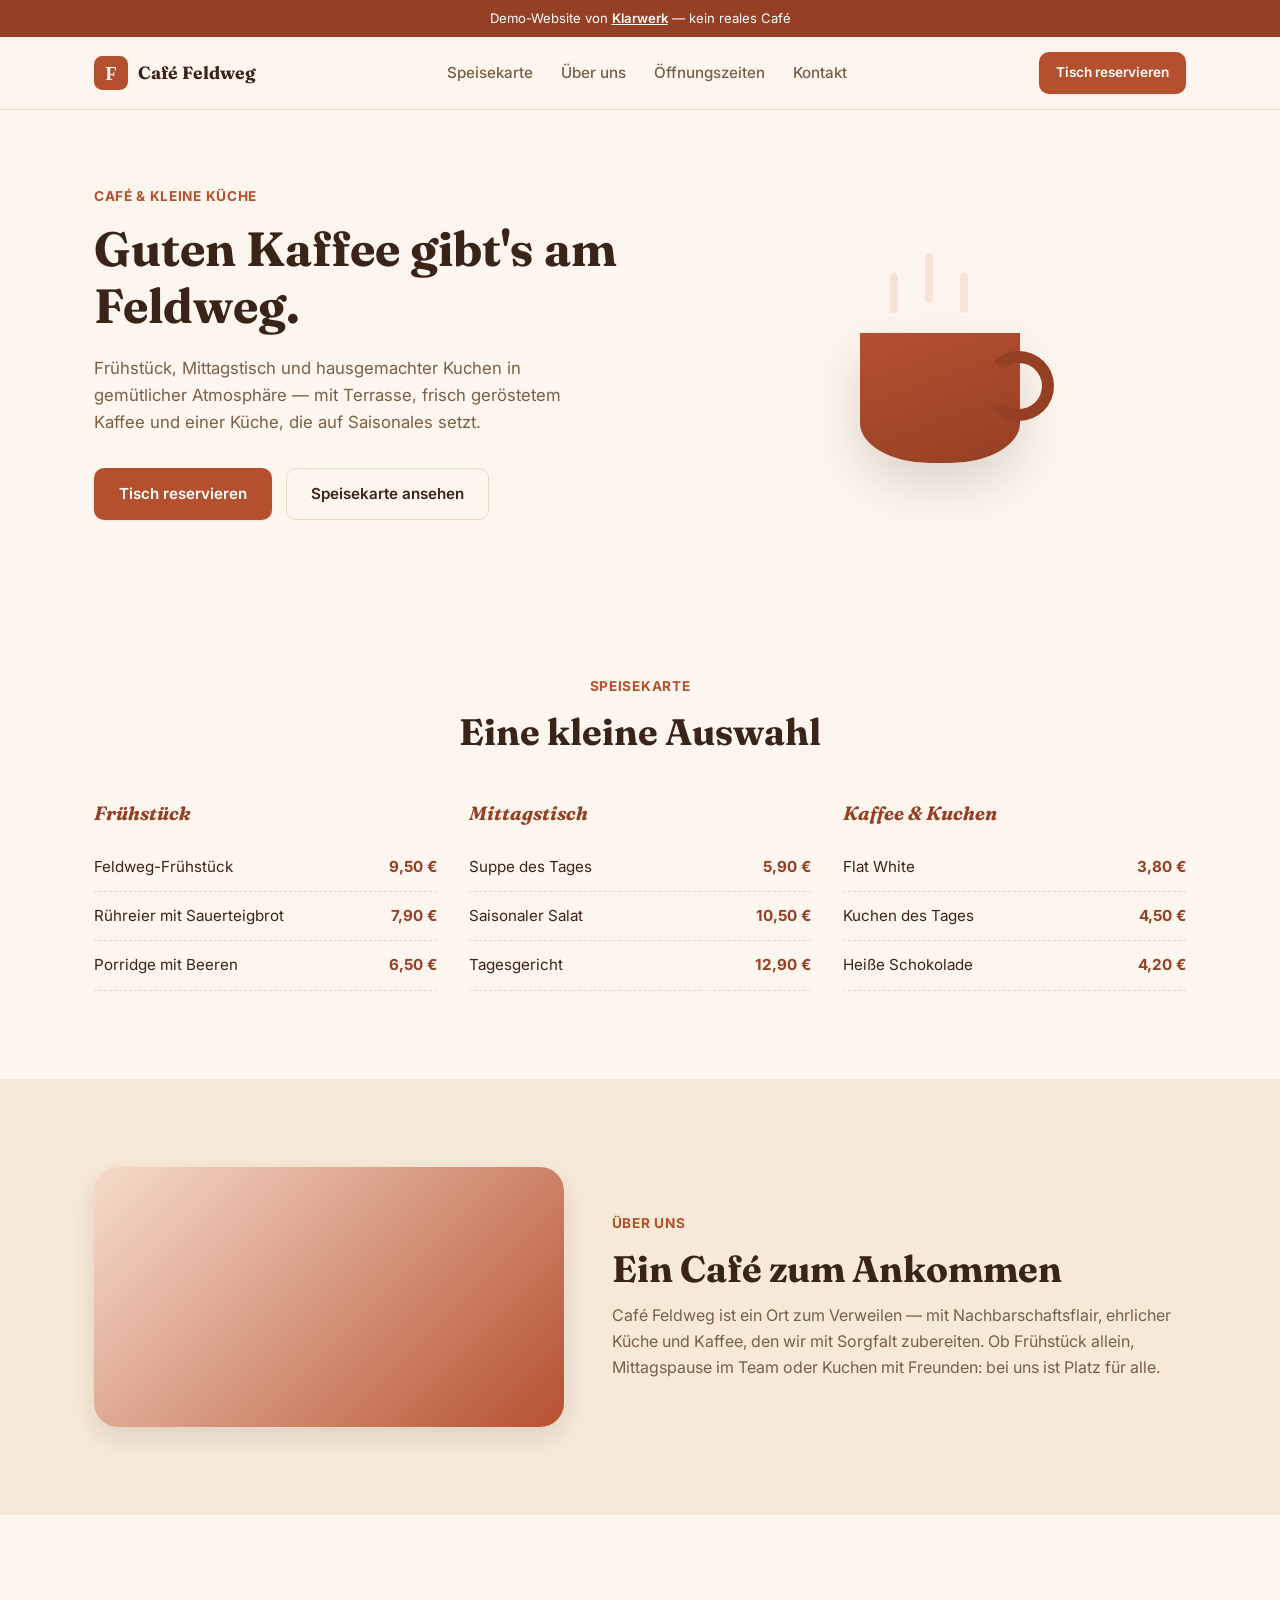
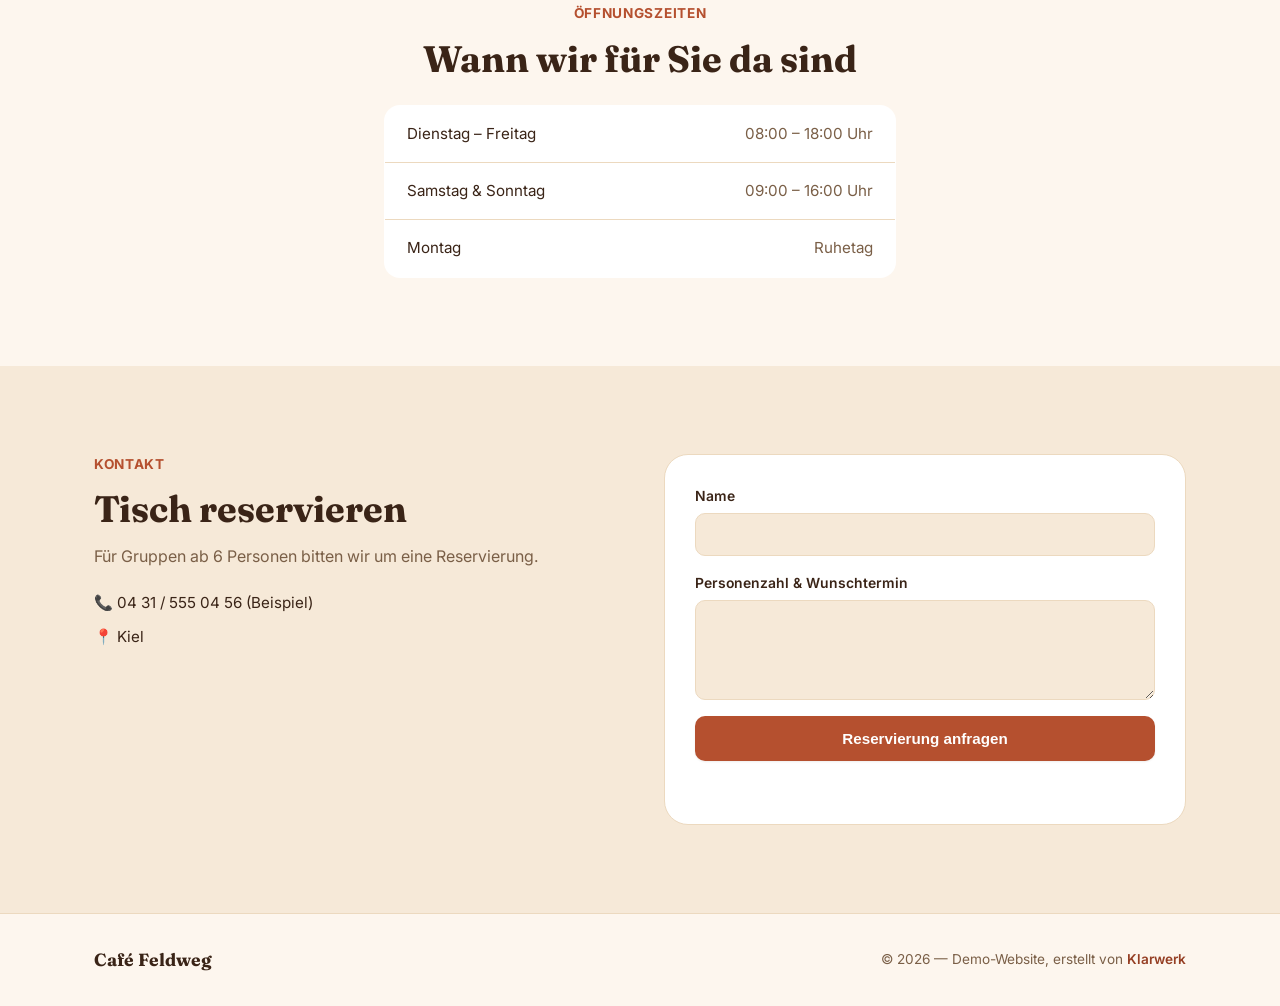
==== demos/cafe/index.html @ 4e807813 "Initial commit: Klarwerk business website + three industry demo sites" ====
<!DOCTYPE html>
<html lang="de">
<head>
<meta charset="UTF-8">
<meta name="viewport" content="width=device-width, initial-scale=1.0">
<title>Café Feldweg — Demo-Website von Klarwerk</title>
<meta name="description" content="Demo-Website für ein Café, erstellt von Klarwerk. Kein reales Café.">
<meta name="robots" content="noindex, nofollow">
<link rel="icon" href="data:image/svg+xml,<svg xmlns=%22http://www.w3.org/2000/svg%22 viewBox=%220 0 100 100%22><rect width=%22100%22 height=%22100%22 rx=%2224%22 fill=%22%23b5502f%22/><text x=%2250%22 y=%2270%22 font-family=%22Georgia, serif%22 font-weight=%22700%22 font-size=%2254%22 fill=%22white%22 text-anchor=%22middle%22>F</text></svg>">
<link rel="preconnect" href="https://fonts.googleapis.com">
<link rel="preconnect" href="https://fonts.gstatic.com" crossorigin>
<link href="https://fonts.googleapis.com/css2?family=Fraunces:ital,wght@0,600;0,700;1,600&family=Inter:wght@400;500;600;700&display=swap" rel="stylesheet">
<link rel="stylesheet" href="style.css">
</head>
<body>

<div class="demo-flag">Demo-Website von <a href="../../index.html">Klarwerk</a> — kein reales Café</div>

<header class="site-header" id="siteHeader">
  <div class="container header-inner">
    <a href="#top" class="logo">
      <svg width="34" height="34" viewBox="0 0 100 100" aria-hidden="true">
        <rect width="100" height="100" rx="24" fill="#b5502f"/>
        <text x="50" y="70" font-family="Georgia, serif" font-weight="700" font-size="54" fill="white" text-anchor="middle">F</text>
      </svg>
      <span>Café Feldweg</span>
    </a>
    <nav class="main-nav" id="mainNav" aria-label="Hauptnavigation">
      <ul>
        <li><a href="#speisekarte">Speisekarte</a></li>
        <li><a href="#ueber-uns">Über uns</a></li>
        <li><a href="#oeffnungszeiten">Öffnungszeiten</a></li>
        <li><a href="#kontakt">Kontakt</a></li>
      </ul>
    </nav>
    <div class="header-actions">
      <a href="#kontakt" class="btn btn-primary btn-sm">Tisch reservieren</a>
      <button class="nav-toggle" id="navToggle" aria-label="Menü öffnen" aria-expanded="false" aria-controls="mainNav">
        <span></span><span></span><span></span>
      </button>
    </div>
  </div>
</header>

<main>

  <section class="hero" id="top">
    <div class="container hero-inner">
      <div class="hero-text reveal">
        <p class="eyebrow">Café &amp; kleine Küche</p>
        <h1>Guten Kaffee gibt's am Feldweg.</h1>
        <p class="hero-lead">
          Frühstück, Mittagstisch und hausgemachter Kuchen in gemütlicher
          Atmosphäre — mit Terrasse, frisch geröstetem Kaffee und einer
          Küche, die auf Saisonales setzt.
        </p>
        <div class="hero-cta">
          <a href="#kontakt" class="btn btn-primary">Tisch reservieren</a>
          <a href="#speisekarte" class="btn btn-ghost">Speisekarte ansehen</a>
        </div>
      </div>
      <div class="hero-visual reveal" aria-hidden="true">
        <div class="cup-mock">
          <div class="cup"></div>
          <div class="steam s1"></div>
          <div class="steam s2"></div>
          <div class="steam s3"></div>
        </div>
      </div>
    </div>
  </section>

  <section class="section" id="speisekarte">
    <div class="container">
      <div class="section-head reveal">
        <p class="eyebrow">Speisekarte</p>
        <h2>Eine kleine Auswahl</h2>
      </div>

      <div class="menu-grid">
        <div class="menu-col reveal">
          <h3>Frühstück</h3>
          <div class="menu-item"><span>Feldweg-Frühstück</span><strong>9,50 €</strong></div>
          <div class="menu-item"><span>Rühreier mit Sauerteigbrot</span><strong>7,90 €</strong></div>
          <div class="menu-item"><span>Porridge mit Beeren</span><strong>6,50 €</strong></div>
        </div>
        <div class="menu-col reveal">
          <h3>Mittagstisch</h3>
          <div class="menu-item"><span>Suppe des Tages</span><strong>5,90 €</strong></div>
          <div class="menu-item"><span>Saisonaler Salat</span><strong>10,50 €</strong></div>
          <div class="menu-item"><span>Tagesgericht</span><strong>12,90 €</strong></div>
        </div>
        <div class="menu-col reveal">
          <h3>Kaffee &amp; Kuchen</h3>
          <div class="menu-item"><span>Flat White</span><strong>3,80 €</strong></div>
          <div class="menu-item"><span>Kuchen des Tages</span><strong>4,50 €</strong></div>
          <div class="menu-item"><span>Heiße Schokolade</span><strong>4,20 €</strong></div>
        </div>
      </div>
    </div>
  </section>

  <section class="section section-alt" id="ueber-uns">
    <div class="container about-split reveal">
      <div class="about-visual" aria-hidden="true"></div>
      <div>
        <p class="eyebrow">Über uns</p>
        <h2>Ein Café zum Ankommen</h2>
        <p class="section-lead">
          Café Feldweg ist ein Ort zum Verweilen — mit Nachbarschaftsflair,
          ehrlicher Küche und Kaffee, den wir mit Sorgfalt zubereiten. Ob
          Frühstück allein, Mittagspause im Team oder Kuchen mit Freunden:
          bei uns ist Platz für alle.
        </p>
      </div>
    </div>
  </section>

  <section class="section" id="oeffnungszeiten">
    <div class="container hours-wrap reveal">
      <p class="eyebrow">Öffnungszeiten</p>
      <h2>Wann wir für Sie da sind</h2>
      <table class="hours-table">
        <tbody>
          <tr><td>Dienstag – Freitag</td><td>08:00 – 18:00 Uhr</td></tr>
          <tr><td>Samstag &amp; Sonntag</td><td>09:00 – 16:00 Uhr</td></tr>
          <tr><td>Montag</td><td>Ruhetag</td></tr>
        </tbody>
      </table>
    </div>
  </section>

  <section class="section section-alt kontakt" id="kontakt">
    <div class="container kontakt-grid">
      <div class="reveal">
        <p class="eyebrow">Kontakt</p>
        <h2>Tisch reservieren</h2>
        <p class="section-lead">Für Gruppen ab 6 Personen bitten wir um eine Reservierung.</p>
        <ul class="kontakt-details">
          <li>📞 04 31 / 555 04 56 (Beispiel)</li>
          <li>📍 Kiel</li>
        </ul>
      </div>
      <form class="kontakt-form reveal" id="demoForm" novalidate>
        <div class="form-row">
          <label for="name">Name</label>
          <input type="text" id="name" required>
        </div>
        <div class="form-row">
          <label for="personen">Personenzahl &amp; Wunschtermin</label>
          <textarea id="personen" rows="4" required></textarea>
        </div>
        <button type="submit" class="btn btn-primary btn-block">Reservierung anfragen</button>
        <p class="form-status" id="formStatus" role="status" aria-live="polite"></p>
      </form>
    </div>
  </section>

</main>

<footer class="site-footer">
  <div class="container footer-inner">
    <span class="logo"><span>Café Feldweg</span></span>
    <p class="footer-copy">&copy; <span id="year"></span> — Demo-Website, erstellt von <a href="../../index.html">Klarwerk</a></p>
  </div>
</footer>

<script src="../demo-common.js"></script>
</body>
</html>
---- demos/cafe/style.css ----
:root {
  --color-bg: #fdf6ee;
  --color-bg-alt: #f6e9d8;
  --color-surface: #ffffff;
  --color-border: #ecd9bf;
  --color-text: #3a2417;
  --color-text-muted: #7a5f47;
  --color-primary: #b5502f;
  --color-primary-dark: #953f24;
  --color-primary-light: #f6dccb;
  --color-green: #4a6b4d;

  --font-heading: "Fraunces", Georgia, serif;
  --font-body: "Inter", system-ui, sans-serif;
  --radius-sm: 10px;
  --radius-md: 16px;
  --radius-lg: 24px;
  --shadow-sm: 0 1px 2px rgba(58, 36, 23, 0.08);
  --shadow-md: 0 10px 26px rgba(58, 36, 23, 0.12);
  --shadow-lg: 0 22px 50px rgba(58, 36, 23, 0.16);
  --container-width: 1140px;
}

* { box-sizing: border-box; margin: 0; padding: 0; }
html { scroll-behavior: smooth; }
body { font-family: var(--font-body); color: var(--color-text); background: var(--color-bg); line-height: 1.6; }
ul { list-style: none; }
a { color: inherit; text-decoration: none; }
h1, h2, h3 { font-family: var(--font-heading); font-weight: 700; line-height: 1.2; }
h2 { font-size: clamp(1.7rem, 3vw, 2.3rem); }
h3 { font-size: 1.2rem; font-style: italic; color: var(--color-primary-dark); }

.container { width: 100%; max-width: var(--container-width); margin: 0 auto; padding: 0 24px; }

.demo-flag { background: var(--color-primary-dark); color: #fff; text-align: center; font-size: 0.82rem; padding: 8px 16px; }
.demo-flag a { text-decoration: underline; font-weight: 600; }

.btn {
  display: inline-flex; align-items: center; justify-content: center;
  padding: 13px 24px; border-radius: var(--radius-sm);
  font-weight: 600; font-size: 0.95rem; border: 1px solid transparent; cursor: pointer;
  transition: transform 0.15s ease, box-shadow 0.15s ease, background 0.15s ease;
}
.btn-primary { background: var(--color-primary); color: #fff; box-shadow: var(--shadow-sm); }
.btn-primary:hover { background: var(--color-primary-dark); transform: translateY(-1px); }
.btn-ghost { background: transparent; border-color: var(--color-border); }
.btn-ghost:hover { border-color: var(--color-primary); color: var(--color-primary-dark); }
.btn-block { width: 100%; }
.btn-sm { padding: 9px 16px; font-size: 0.85rem; }

.site-header { position: sticky; top: 0; z-index: 100; background: rgba(253, 246, 238, 0.9); backdrop-filter: blur(8px); border-bottom: 1px solid var(--color-border); }
.header-inner { display: flex; align-items: center; justify-content: space-between; height: 72px; gap: 24px; }
.logo { display: flex; align-items: center; gap: 10px; font-family: var(--font-heading); font-weight: 700; font-size: 1.1rem; }
.main-nav ul { display: flex; gap: 28px; }
.main-nav a { font-weight: 500; font-size: 0.95rem; color: var(--color-text-muted); }
.main-nav a:hover { color: var(--color-text); }
.header-actions { display: flex; align-items: center; gap: 12px; }
.nav-toggle { display: none; flex-direction: column; justify-content: center; gap: 5px; width: 38px; height: 38px; background: transparent; border: 1px solid var(--color-border); border-radius: var(--radius-sm); cursor: pointer; }
.nav-toggle span { display: block; width: 18px; height: 2px; margin: 0 auto; background: var(--color-text); }

.hero { padding: 76px 0 68px; }
.hero-inner { display: grid; grid-template-columns: 1.05fr 0.95fr; gap: 56px; align-items: center; }
.eyebrow { color: var(--color-primary); font-weight: 700; font-size: 0.85rem; text-transform: uppercase; letter-spacing: 0.05em; margin-bottom: 12px; }
.hero h1 { font-size: clamp(2.1rem, 4vw, 3rem); margin-bottom: 20px; }
.hero-lead { color: var(--color-text-muted); max-width: 46ch; margin-bottom: 32px; font-size: 1.05rem; }
.hero-cta { display: flex; gap: 14px; flex-wrap: wrap; }

.hero-visual { display: flex; align-items: center; justify-content: center; }
.cup-mock { position: relative; width: 220px; height: 220px; }
.cup {
  position: absolute; bottom: 0; left: 30px; width: 160px; height: 130px;
  background: linear-gradient(160deg, var(--color-primary), var(--color-primary-dark));
  border-radius: 0 0 70px 70px / 0 0 40px 40px;
  box-shadow: var(--shadow-lg);
}
.cup::after {
  content: ""; position: absolute; right: -34px; top: 18px; width: 46px; height: 46px;
  border: 12px solid var(--color-primary-dark); border-radius: 50%; border-left-color: transparent;
}
.steam { position: absolute; bottom: 150px; width: 8px; height: 40px; border-radius: 999px; background: var(--color-primary-light); opacity: 0.7; }
.s1 { left: 60px; }
.s2 { left: 95px; bottom: 160px; height: 50px; }
.s3 { left: 130px; }

.section { padding: 88px 0; }
.section-alt { background: var(--color-bg-alt); }
.section-head { max-width: 620px; margin: 0 auto 48px; text-align: center; }
.section-head .eyebrow { justify-content: center; }
.section-lead { color: var(--color-text-muted); margin-top: 12px; }

.menu-grid { display: grid; grid-template-columns: repeat(3, 1fr); gap: 32px; }
.menu-col h3 { margin-bottom: 18px; }
.menu-item {
  display: flex; justify-content: space-between; gap: 12px;
  padding: 12px 0; border-bottom: 1px dashed var(--color-border); font-size: 0.95rem;
}
.menu-item strong { color: var(--color-primary-dark); font-weight: 700; white-space: nowrap; }

.about-split { display: grid; grid-template-columns: 0.9fr 1.1fr; gap: 48px; align-items: center; }
.about-visual {
  height: 260px; border-radius: var(--radius-lg);
  background: linear-gradient(135deg, var(--color-primary-light), var(--color-primary));
  box-shadow: var(--shadow-md);
}

.hours-wrap { max-width: 560px; text-align: center; }
.hours-wrap h2 { margin-bottom: 24px; }
.hours-table { width: 100%; border-collapse: collapse; background: var(--color-surface); border: 1px solid var(--color-border); border-radius: var(--radius-md); overflow: hidden; }
.hours-table td { padding: 16px 22px; border-bottom: 1px solid var(--color-border); font-size: 0.95rem; text-align: left; }
.hours-table tr:last-child td { border-bottom: none; }
.hours-table td:last-child { text-align: right; color: var(--color-text-muted); }

.kontakt-grid { display: grid; grid-template-columns: 1fr 1fr; gap: 48px; align-items: start; }
.kontakt-details { margin-top: 22px; display: flex; flex-direction: column; gap: 10px; font-size: 0.95rem; }
.kontakt-form { background: var(--color-surface); border: 1px solid var(--color-border); border-radius: var(--radius-lg); padding: 30px; display: flex; flex-direction: column; gap: 16px; }
.form-row { display: flex; flex-direction: column; gap: 6px; }
.form-row label { font-size: 0.87rem; font-weight: 600; }
.form-row input, .form-row textarea {
  font-family: inherit; font-size: 0.95rem; padding: 11px 14px;
  border: 1px solid var(--color-border); border-radius: var(--radius-sm); background: var(--color-bg-alt); resize: vertical;
}
.form-row input:focus, .form-row textarea:focus { outline: none; border-color: var(--color-primary); background: #fff; }
.form-status { font-size: 0.87rem; min-height: 1.2em; color: var(--color-primary-dark); font-weight: 600; }

.site-footer { border-top: 1px solid var(--color-border); padding: 32px 0; }
.footer-inner { display: flex; align-items: center; justify-content: space-between; flex-wrap: wrap; gap: 16px; }
.footer-copy { color: var(--color-text-muted); font-size: 0.85rem; }
.footer-copy a { color: var(--color-primary-dark); font-weight: 600; }

.reveal { opacity: 0; transform: translateY(16px); transition: opacity 0.6s ease, transform 0.6s ease; }
.reveal.is-visible { opacity: 1; transform: translateY(0); }

@media (max-width: 860px) {
  .main-nav { display: none; }
  .nav-toggle { display: flex; }
  .header-actions .btn-sm { display: none; }
  .main-nav.open {
    display: block; position: absolute; top: 72px; left: 0; right: 0;
    background: var(--color-bg); border-bottom: 1px solid var(--color-border); box-shadow: var(--shadow-md);
  }
  .main-nav.open ul { flex-direction: column; padding: 16px 24px; }
  .main-nav.open li { border-bottom: 1px solid var(--color-border); }
  .main-nav.open a { display: block; padding: 14px 0; }

  .hero-inner { grid-template-columns: 1fr; }
  .hero-visual { order: -1; }
  .menu-grid { grid-template-columns: 1fr; gap: 36px; }
  .about-split { grid-template-columns: 1fr; }
  .kontakt-grid { grid-template-columns: 1fr; }
}
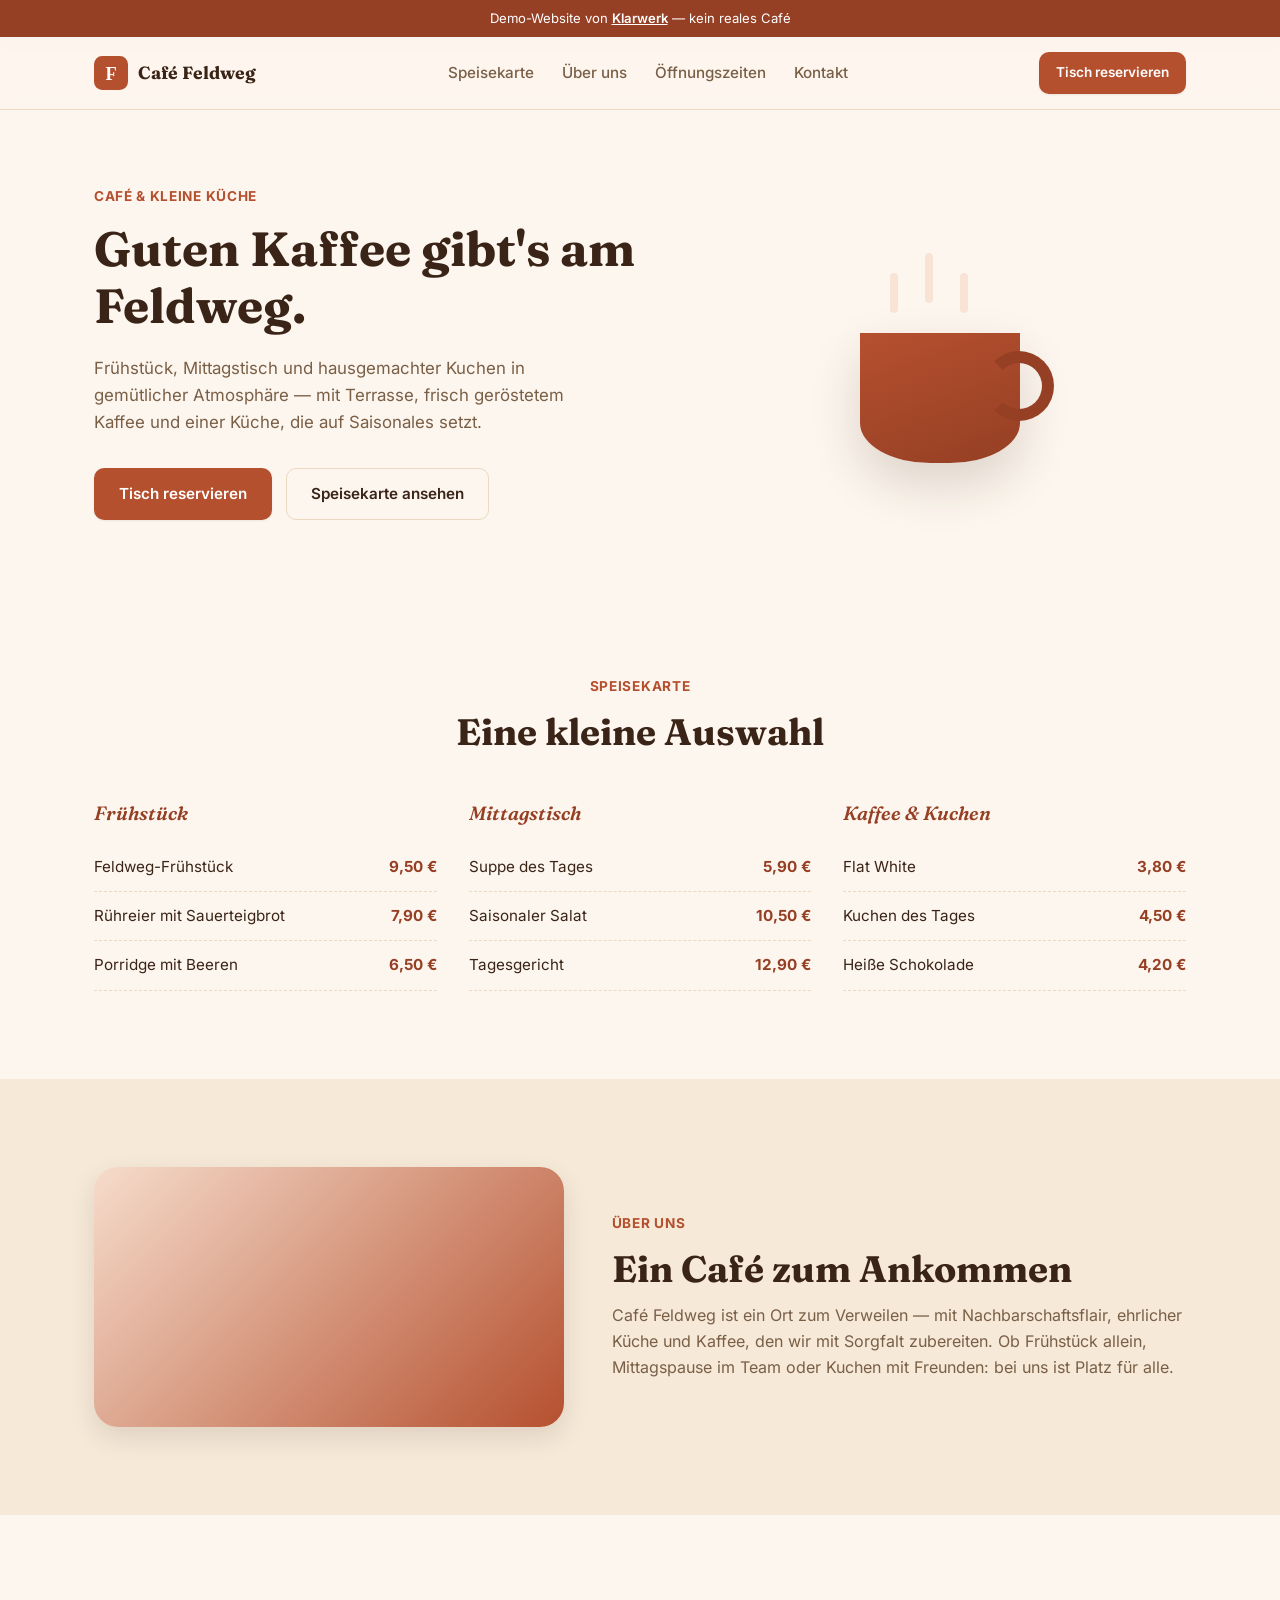
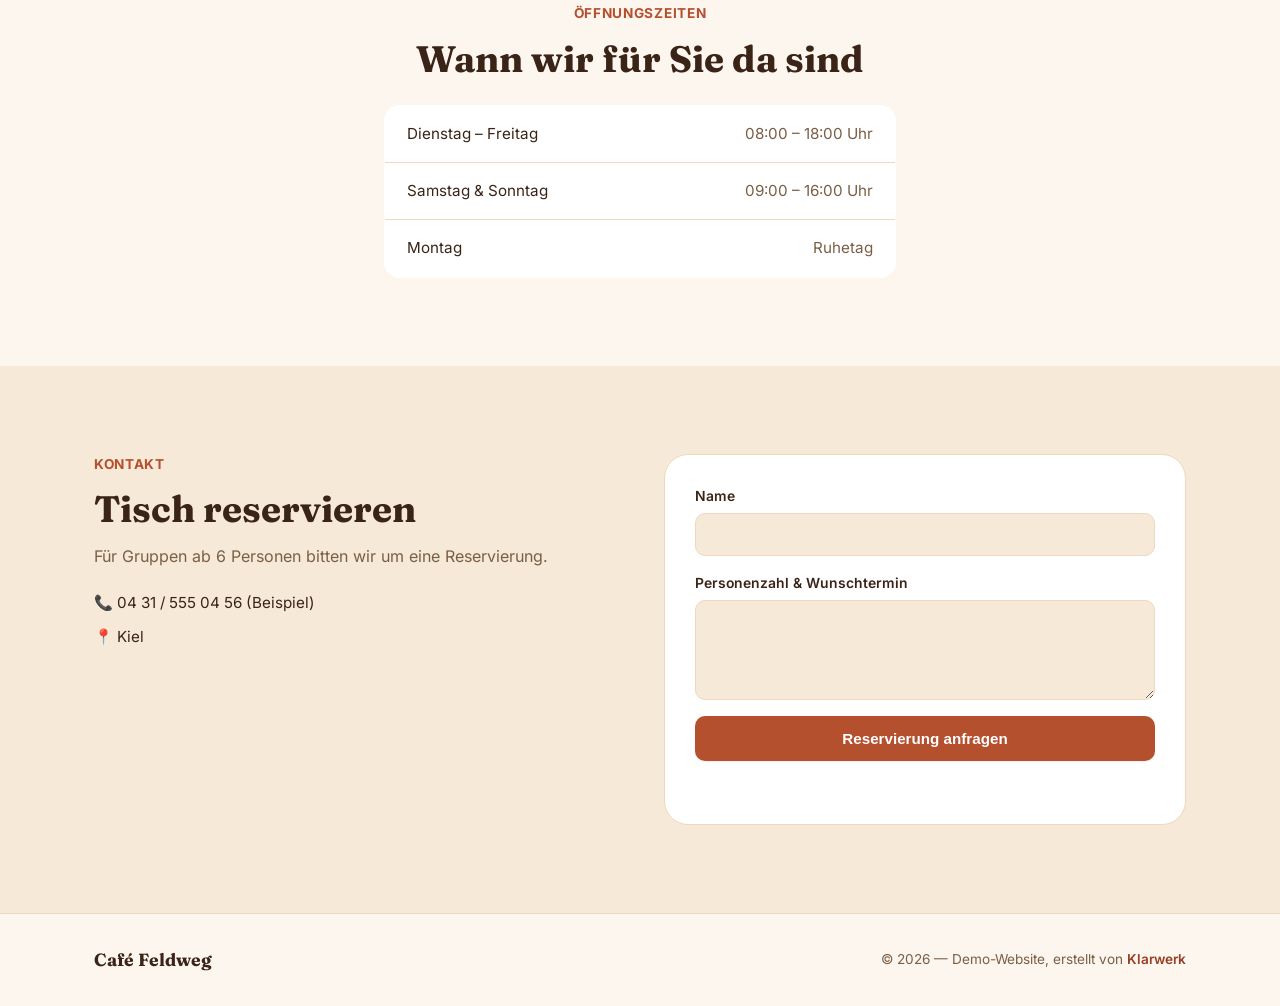
==== commit 8ac35d36: "Resolve autonomous cleanup items: legal research, spam guard, fonts, OG PNG - Impressum: replace ope" ====
--- a/demos/cafe/index.html
+++ b/demos/cafe/index.html
@@ -7,9 +7,6 @@
 <meta name="description" content="Demo-Website für ein Café, erstellt von Klarwerk. Kein reales Café.">
 <meta name="robots" content="noindex, nofollow">
 <link rel="icon" href="data:image/svg+xml,<svg xmlns=%22http://www.w3.org/2000/svg%22 viewBox=%220 0 100 100%22><rect width=%22100%22 height=%22100%22 rx=%2224%22 fill=%22%23b5502f%22/><text x=%2250%22 y=%2270%22 font-family=%22Georgia, serif%22 font-weight=%22700%22 font-size=%2254%22 fill=%22white%22 text-anchor=%22middle%22>F</text></svg>">
-<link rel="preconnect" href="https://fonts.googleapis.com">
-<link rel="preconnect" href="https://fonts.gstatic.com" crossorigin>
-<link href="https://fonts.googleapis.com/css2?family=Fraunces:ital,wght@0,600;0,700;1,600&family=Inter:wght@400;500;600;700&display=swap" rel="stylesheet">
 <link rel="stylesheet" href="style.css">
 </head>
 <body>
--- a/demos/cafe/style.css
+++ b/demos/cafe/style.css
@@ -1,3 +1,25 @@
+@font-face {
+  font-family: "Fraunces";
+  font-style: normal;
+  font-weight: 600 700;
+  font-display: swap;
+  src: url("../fonts/fraunces-600-normal.woff2") format("woff2");
+}
+@font-face {
+  font-family: "Fraunces";
+  font-style: italic;
+  font-weight: 600;
+  font-display: swap;
+  src: url("../fonts/fraunces-600-italic.woff2") format("woff2");
+}
+@font-face {
+  font-family: "Inter";
+  font-style: normal;
+  font-weight: 400 700;
+  font-display: swap;
+  src: url("../fonts/inter-400-normal.woff2") format("woff2");
+}
+
 :root {
   --color-bg: #fdf6ee;
   --color-bg-alt: #f6e9d8;
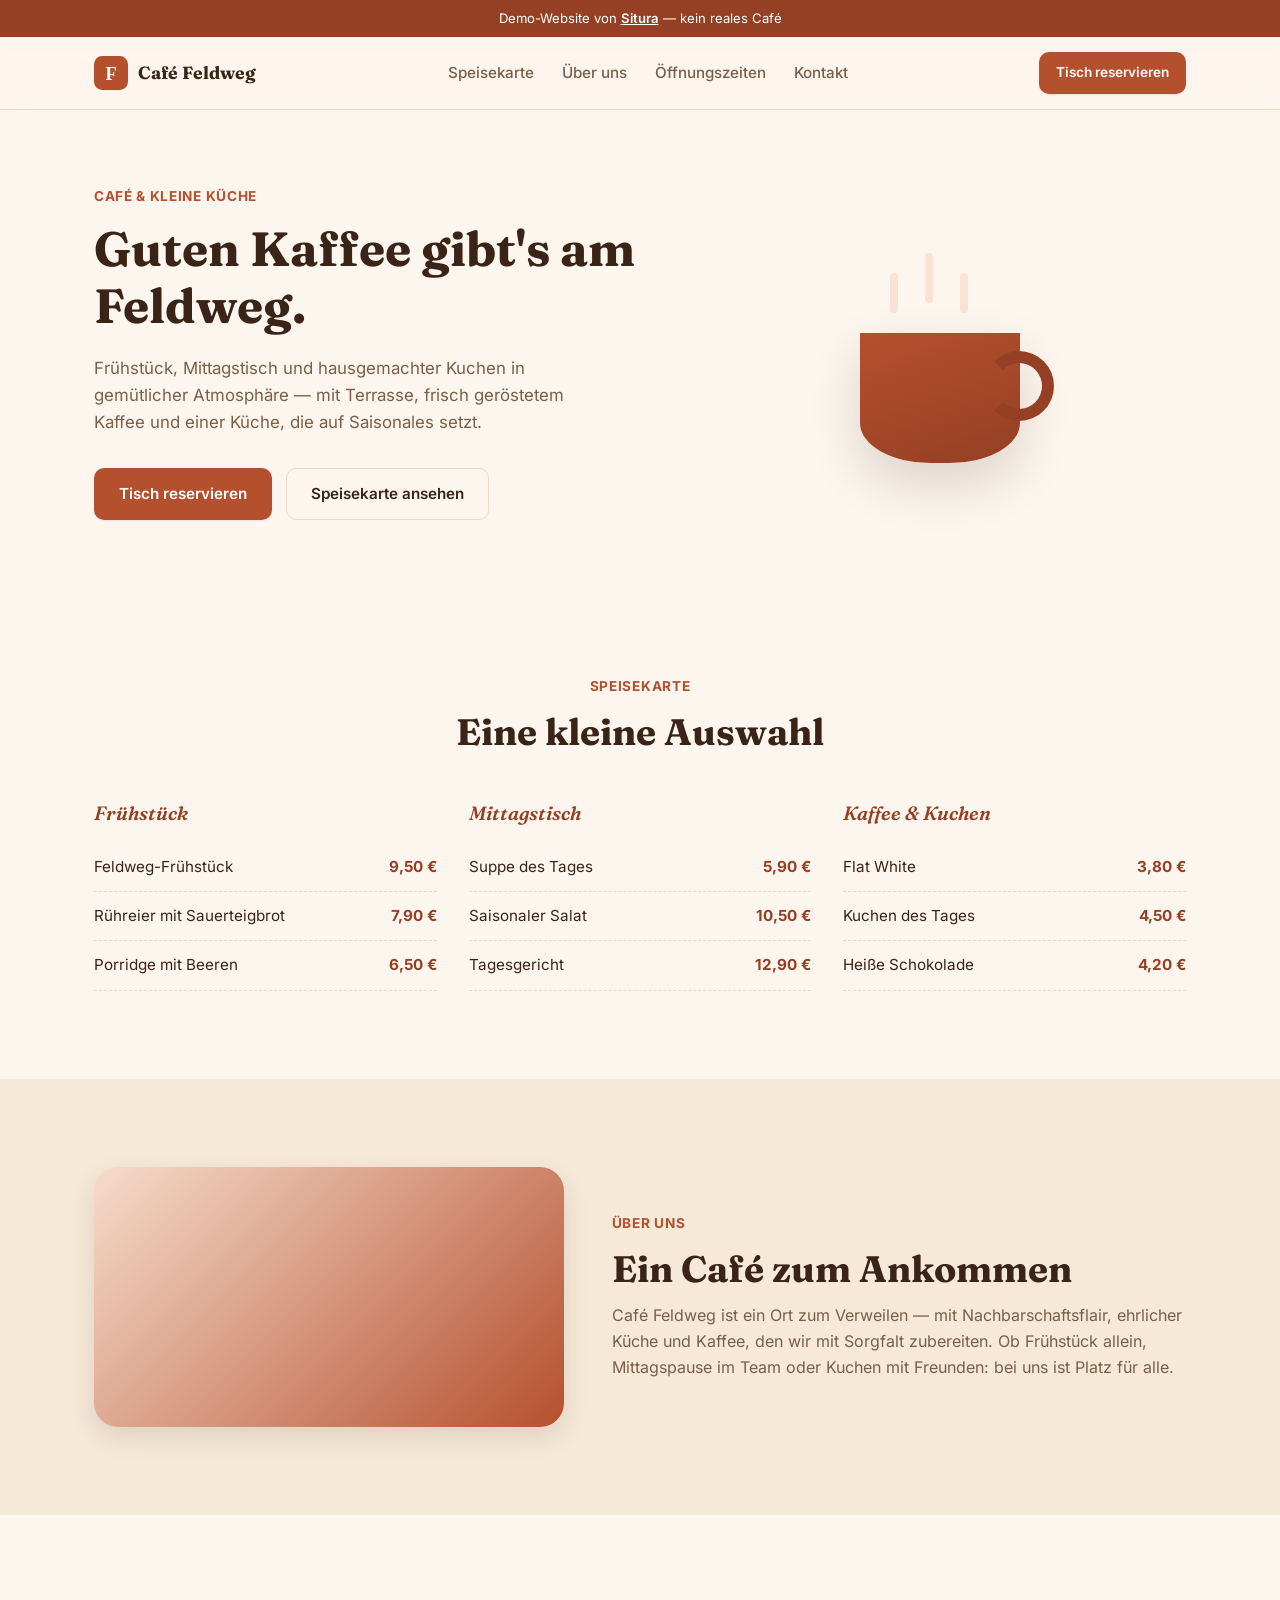
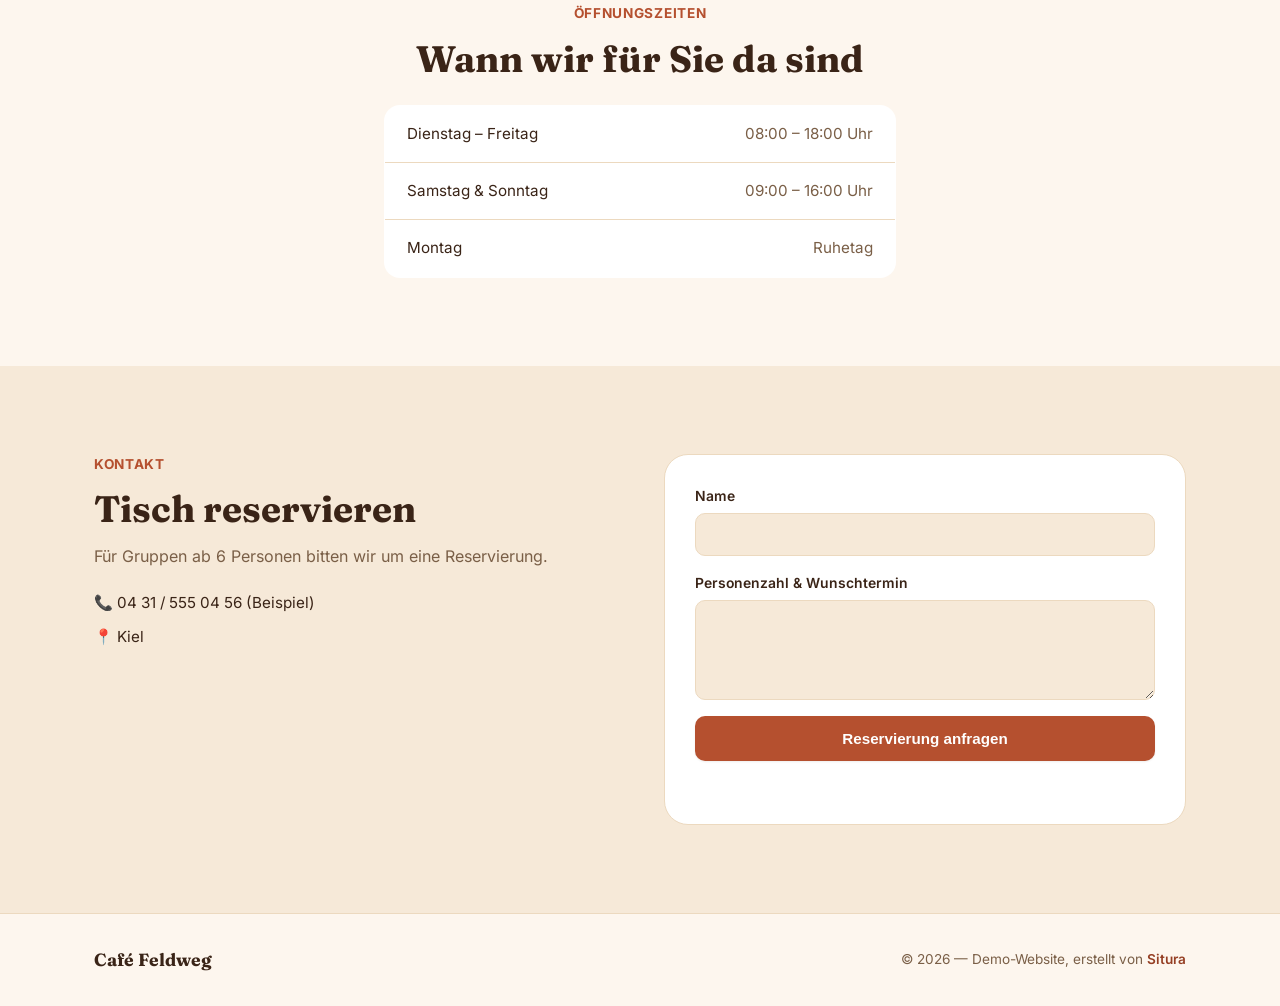
==== commit d1d0e9a0: "Rebrand Klarwerk to Situra across the whole site Domain klarwerk.de turned out to be taken; register" ====
--- a/demos/cafe/index.html
+++ b/demos/cafe/index.html
@@ -3,15 +3,15 @@
 <head>
 <meta charset="UTF-8">
 <meta name="viewport" content="width=device-width, initial-scale=1.0">
-<title>Café Feldweg — Demo-Website von Klarwerk</title>
-<meta name="description" content="Demo-Website für ein Café, erstellt von Klarwerk. Kein reales Café.">
+<title>Café Feldweg — Demo-Website von Situra</title>
+<meta name="description" content="Demo-Website für ein Café, erstellt von Situra. Kein reales Café.">
 <meta name="robots" content="noindex, nofollow">
 <link rel="icon" href="data:image/svg+xml,<svg xmlns=%22http://www.w3.org/2000/svg%22 viewBox=%220 0 100 100%22><rect width=%22100%22 height=%22100%22 rx=%2224%22 fill=%22%23b5502f%22/><text x=%2250%22 y=%2270%22 font-family=%22Georgia, serif%22 font-weight=%22700%22 font-size=%2254%22 fill=%22white%22 text-anchor=%22middle%22>F</text></svg>">
 <link rel="stylesheet" href="style.css">
 </head>
 <body>
 
-<div class="demo-flag">Demo-Website von <a href="../../index.html">Klarwerk</a> — kein reales Café</div>
+<div class="demo-flag">Demo-Website von <a href="../../index.html">Situra</a> — kein reales Café</div>
 
 <header class="site-header" id="siteHeader">
   <div class="container header-inner">
@@ -158,7 +158,7 @@
 <footer class="site-footer">
   <div class="container footer-inner">
     <span class="logo"><span>Café Feldweg</span></span>
-    <p class="footer-copy">&copy; <span id="year"></span> — Demo-Website, erstellt von <a href="../../index.html">Klarwerk</a></p>
+    <p class="footer-copy">&copy; <span id="year"></span> — Demo-Website, erstellt von <a href="../../index.html">Situra</a></p>
   </div>
 </footer>
 
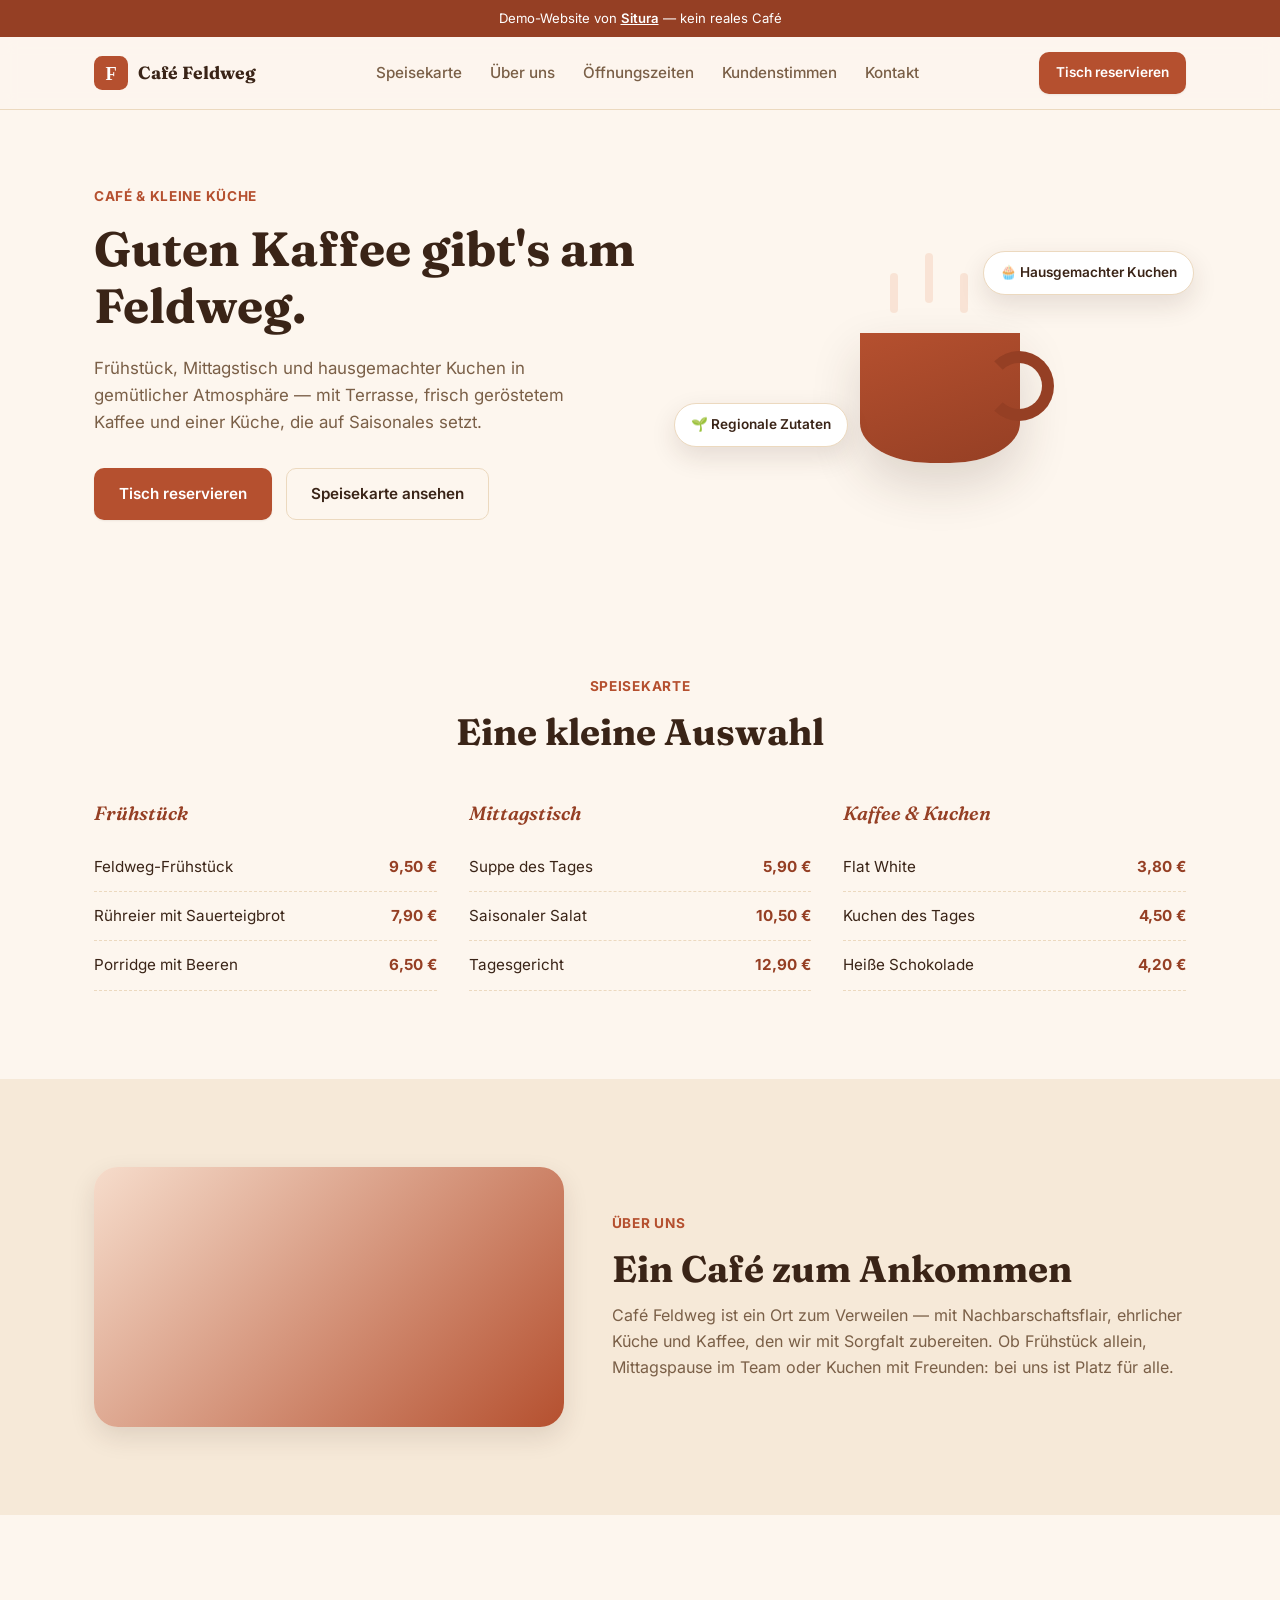
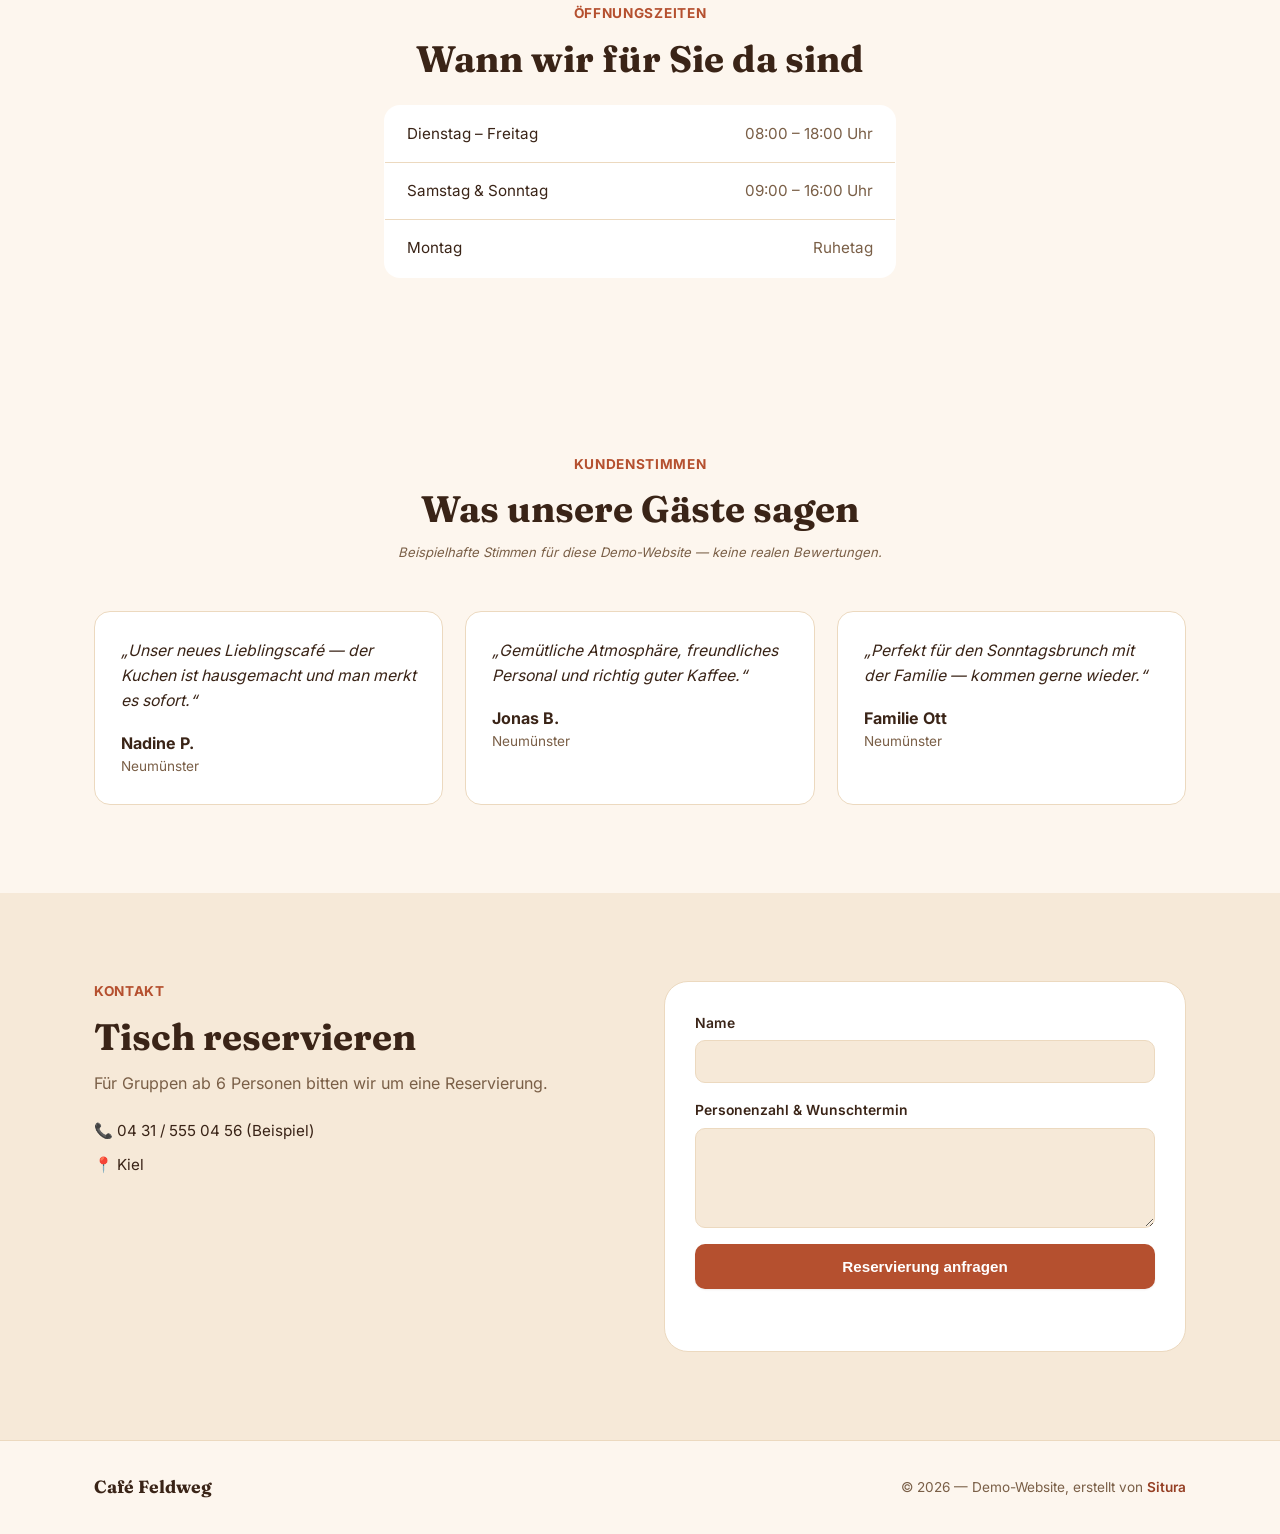
==== commit 024e9c93: "Polish all three demo sites for a more professional impression Adds a testimonials section (clearly " ====
--- a/demos/cafe/index.html
+++ b/demos/cafe/index.html
@@ -27,6 +27,7 @@
         <li><a href="#speisekarte">Speisekarte</a></li>
         <li><a href="#ueber-uns">Über uns</a></li>
         <li><a href="#oeffnungszeiten">Öffnungszeiten</a></li>
+        <li><a href="#kundenstimmen">Kundenstimmen</a></li>
         <li><a href="#kontakt">Kontakt</a></li>
       </ul>
     </nav>
@@ -63,6 +64,8 @@
           <div class="steam s2"></div>
           <div class="steam s3"></div>
         </div>
+        <div class="floaty floaty-1">🧁 Hausgemachter Kuchen</div>
+        <div class="floaty floaty-2">🌱 Regionale Zutaten</div>
       </div>
     </div>
   </section>
@@ -127,6 +130,30 @@
     </div>
   </section>
 
+  <section class="section" id="kundenstimmen">
+    <div class="container">
+      <div class="section-head reveal">
+        <p class="eyebrow">Kundenstimmen</p>
+        <h2>Was unsere Gäste sagen</h2>
+        <p class="section-note">Beispielhafte Stimmen für diese Demo-Website — keine realen Bewertungen.</p>
+      </div>
+      <div class="grid grid-3">
+        <blockquote class="testimonial reveal">
+          <p>„Unser neues Lieblingscafé — der Kuchen ist hausgemacht und man merkt es sofort.“</p>
+          <footer><strong>Nadine P.</strong><span>Neumünster</span></footer>
+        </blockquote>
+        <blockquote class="testimonial reveal">
+          <p>„Gemütliche Atmosphäre, freundliches Personal und richtig guter Kaffee.“</p>
+          <footer><strong>Jonas B.</strong><span>Neumünster</span></footer>
+        </blockquote>
+        <blockquote class="testimonial reveal">
+          <p>„Perfekt für den Sonntagsbrunch mit der Familie — kommen gerne wieder.“</p>
+          <footer><strong>Familie Ott</strong><span>Neumünster</span></footer>
+        </blockquote>
+      </div>
+    </div>
+  </section>
+
   <section class="section section-alt kontakt" id="kontakt">
     <div class="container kontakt-grid">
       <div class="reveal">
--- a/demos/cafe/style.css
+++ b/demos/cafe/style.css
@@ -87,8 +87,23 @@
 .hero-lead { color: var(--color-text-muted); max-width: 46ch; margin-bottom: 32px; font-size: 1.05rem; }
 .hero-cta { display: flex; gap: 14px; flex-wrap: wrap; }
 
-.hero-visual { display: flex; align-items: center; justify-content: center; }
+.hero-visual { position: relative; display: flex; align-items: center; justify-content: center; }
 .cup-mock { position: relative; width: 220px; height: 220px; }
+
+.floaty {
+  position: absolute;
+  background: #fff;
+  border: 1px solid var(--color-border);
+  box-shadow: var(--shadow-md);
+  padding: 10px 16px;
+  border-radius: 999px;
+  font-size: 0.85rem;
+  font-weight: 600;
+  white-space: nowrap;
+}
+.floaty-1 { top: 8px; right: -8px; }
+.floaty-2 { bottom: 16px; left: -20px; }
+@media (max-width: 480px) { .floaty { display: none; } }
 .cup {
   position: absolute; bottom: 0; left: 30px; width: 160px; height: 130px;
   background: linear-gradient(160deg, var(--color-primary), var(--color-primary-dark));
@@ -109,6 +124,25 @@
 .section-head { max-width: 620px; margin: 0 auto 48px; text-align: center; }
 .section-head .eyebrow { justify-content: center; }
 .section-lead { color: var(--color-text-muted); margin-top: 12px; }
+.section-note { color: var(--color-text-muted); font-size: 0.82rem; font-style: italic; margin-top: 10px; }
+
+.grid { display: grid; gap: 22px; }
+.grid-3 { grid-template-columns: repeat(3, 1fr); }
+
+.testimonial {
+  background: var(--color-surface);
+  border: 1px solid var(--color-border);
+  border-radius: var(--radius-md);
+  padding: 26px;
+  display: flex;
+  flex-direction: column;
+  gap: 18px;
+  transition: transform 0.2s ease, box-shadow 0.2s ease;
+}
+.testimonial:hover { transform: translateY(-3px); box-shadow: var(--shadow-md); }
+.testimonial p { font-size: 0.98rem; font-style: italic; }
+.testimonial footer { display: flex; flex-direction: column; }
+.testimonial footer span { color: var(--color-text-muted); font-size: 0.85rem; }
 
 .menu-grid { display: grid; grid-template-columns: repeat(3, 1fr); gap: 32px; }
 .menu-col h3 { margin-bottom: 18px; }
@@ -169,4 +203,5 @@
   .menu-grid { grid-template-columns: 1fr; gap: 36px; }
   .about-split { grid-template-columns: 1fr; }
   .kontakt-grid { grid-template-columns: 1fr; }
-}
+  .grid-3 { grid-template-columns: 1fr; }
+}
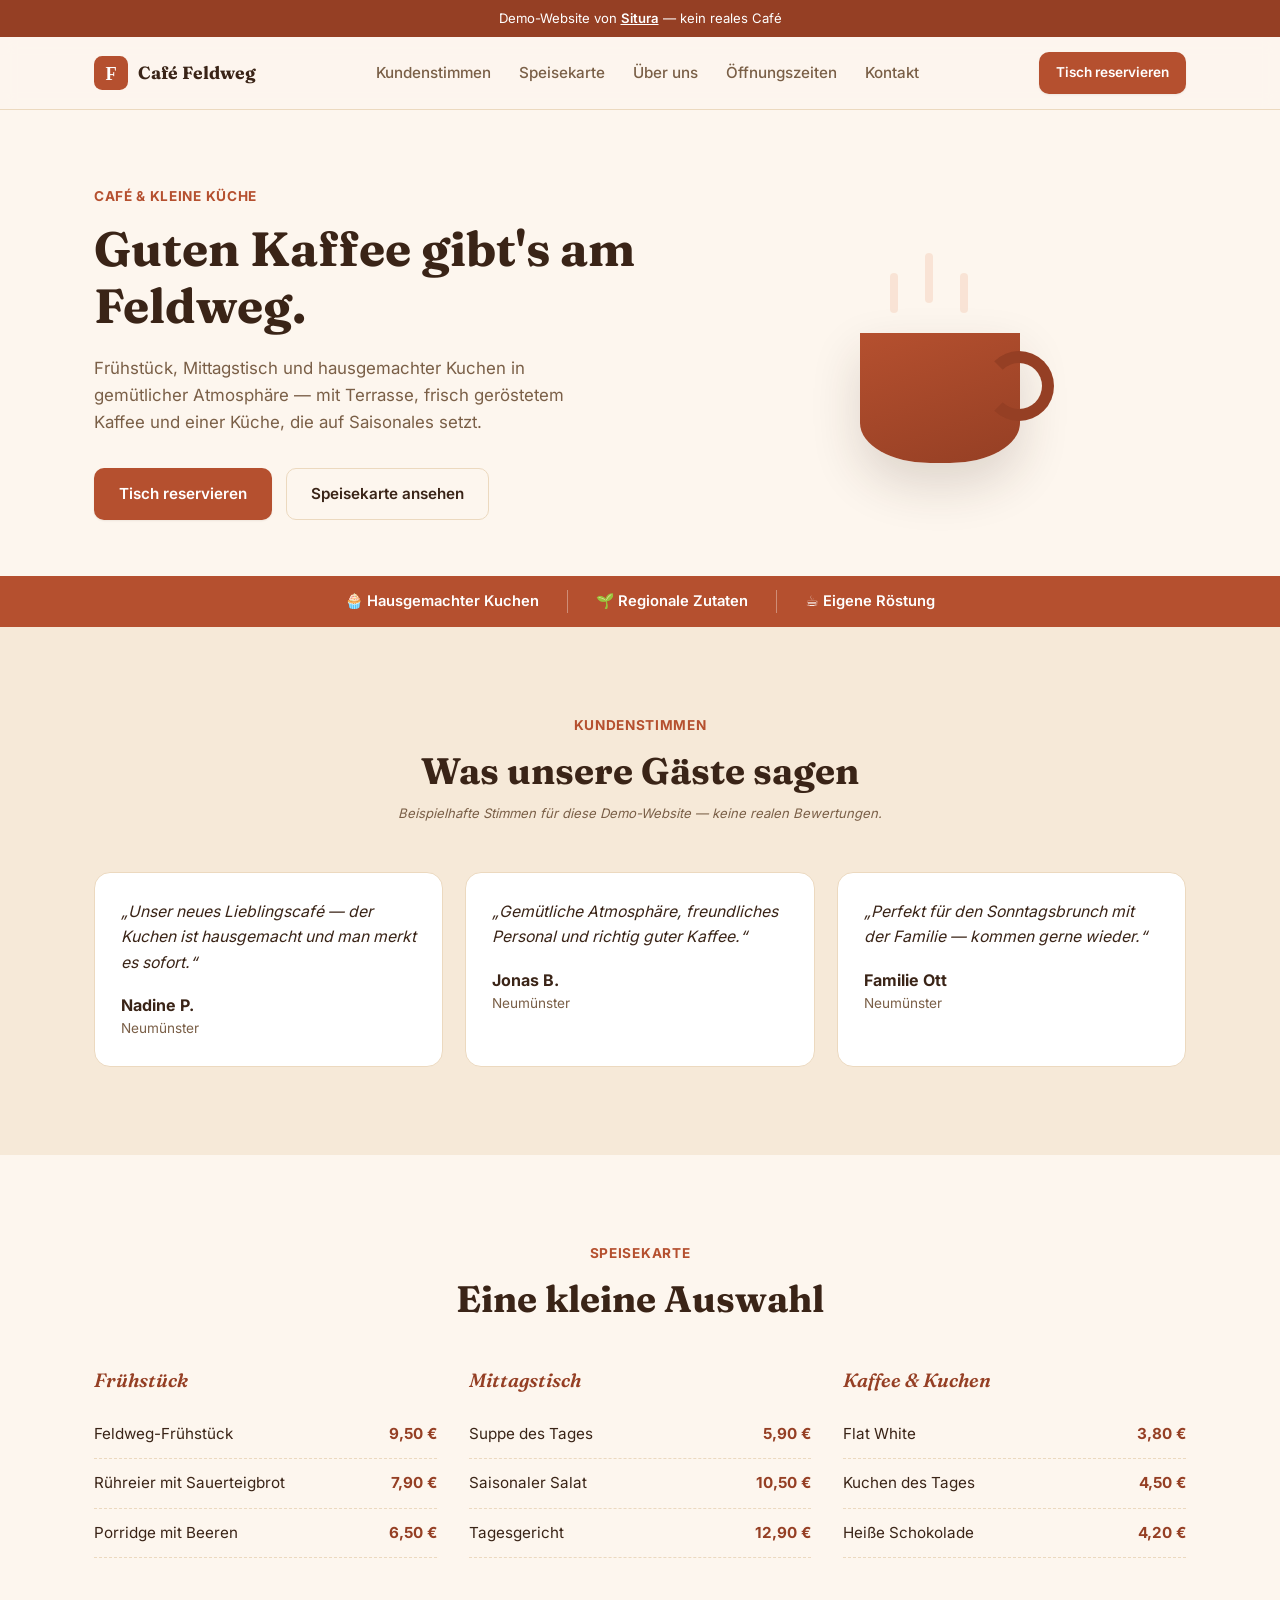
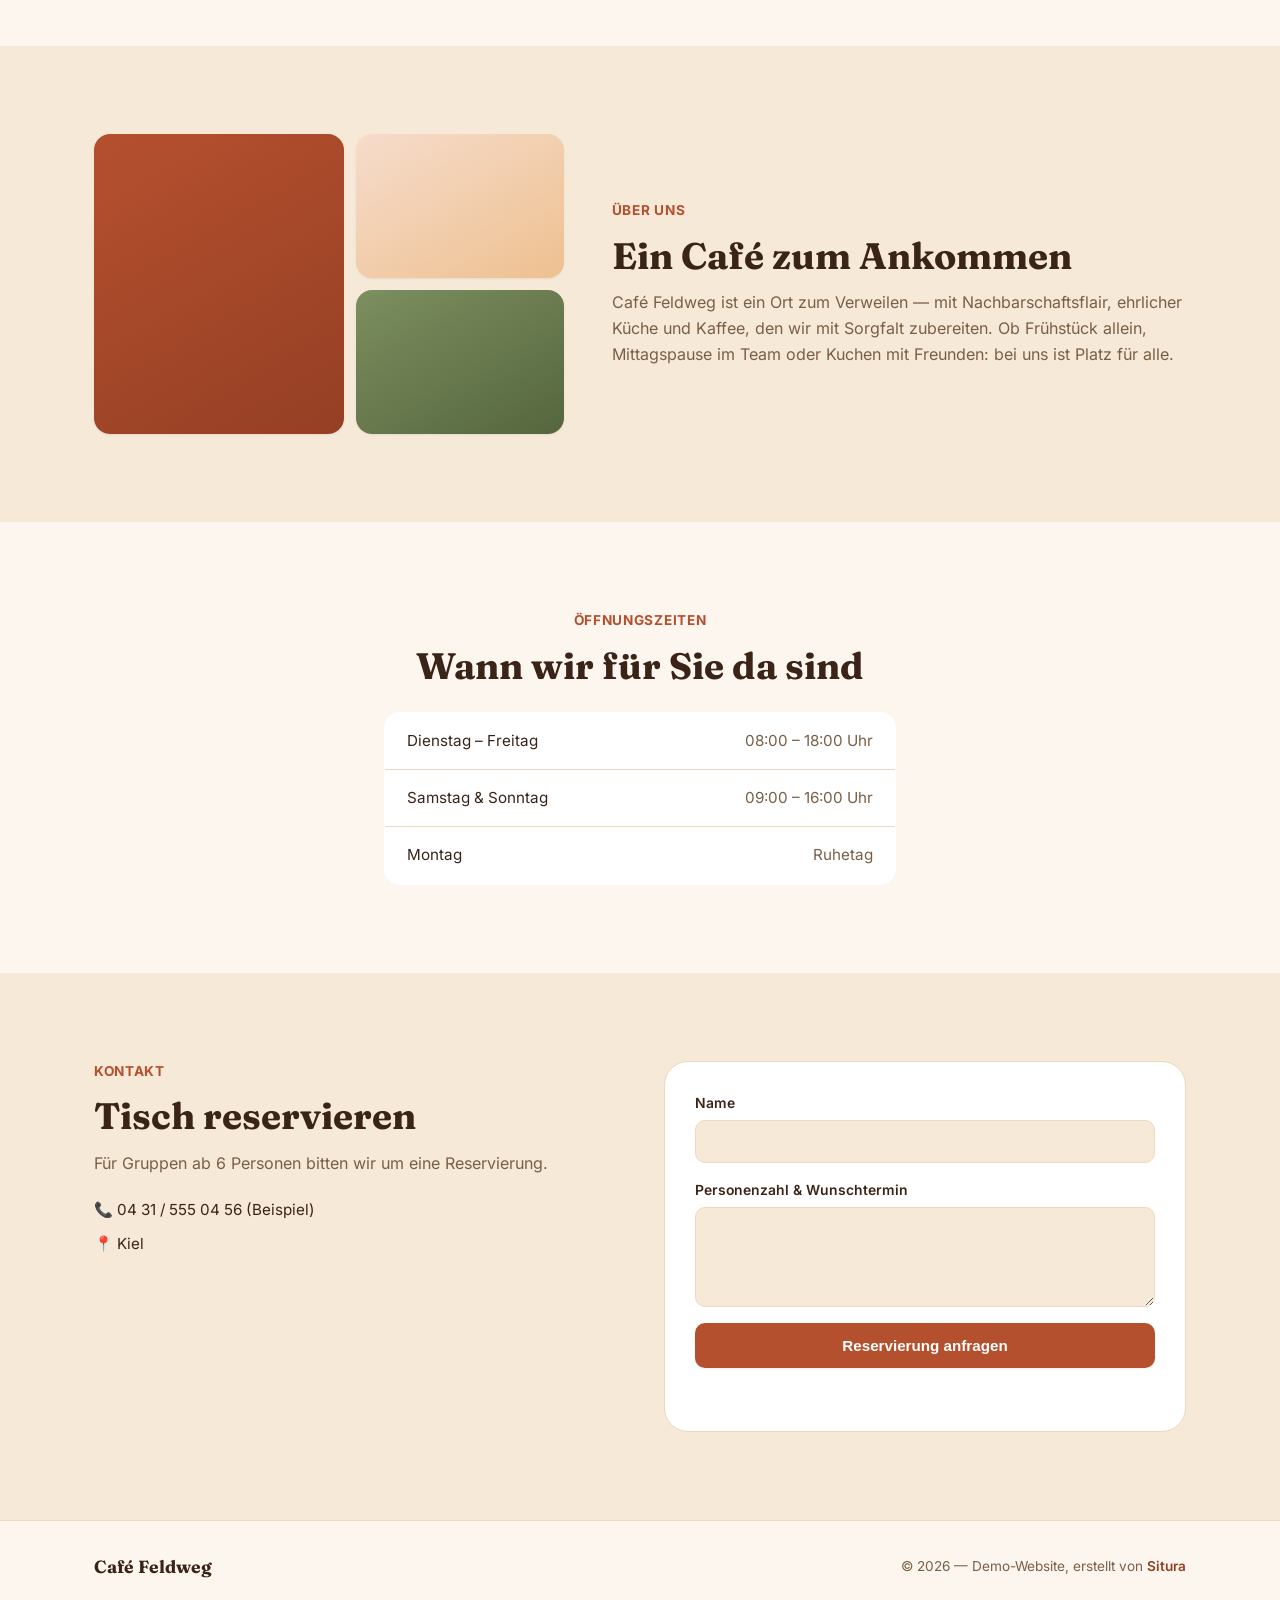
==== commit 8f06832e: "De-templatize the three demo sites (varied structure, not just colors) Addresses feedback that the d" ====
--- a/demos/cafe/index.html
+++ b/demos/cafe/index.html
@@ -24,10 +24,10 @@
     </a>
     <nav class="main-nav" id="mainNav" aria-label="Hauptnavigation">
       <ul>
+        <li><a href="#kundenstimmen">Kundenstimmen</a></li>
         <li><a href="#speisekarte">Speisekarte</a></li>
         <li><a href="#ueber-uns">Über uns</a></li>
         <li><a href="#oeffnungszeiten">Öffnungszeiten</a></li>
-        <li><a href="#kundenstimmen">Kundenstimmen</a></li>
         <li><a href="#kontakt">Kontakt</a></li>
       </ul>
     </nav>
@@ -64,73 +64,16 @@
           <div class="steam s2"></div>
           <div class="steam s3"></div>
         </div>
-        <div class="floaty floaty-1">🧁 Hausgemachter Kuchen</div>
-        <div class="floaty floaty-2">🌱 Regionale Zutaten</div>
-      </div>
-    </div>
-  </section>
-
-  <section class="section" id="speisekarte">
-    <div class="container">
-      <div class="section-head reveal">
-        <p class="eyebrow">Speisekarte</p>
-        <h2>Eine kleine Auswahl</h2>
-      </div>
-
-      <div class="menu-grid">
-        <div class="menu-col reveal">
-          <h3>Frühstück</h3>
-          <div class="menu-item"><span>Feldweg-Frühstück</span><strong>9,50 €</strong></div>
-          <div class="menu-item"><span>Rühreier mit Sauerteigbrot</span><strong>7,90 €</strong></div>
-          <div class="menu-item"><span>Porridge mit Beeren</span><strong>6,50 €</strong></div>
-        </div>
-        <div class="menu-col reveal">
-          <h3>Mittagstisch</h3>
-          <div class="menu-item"><span>Suppe des Tages</span><strong>5,90 €</strong></div>
-          <div class="menu-item"><span>Saisonaler Salat</span><strong>10,50 €</strong></div>
-          <div class="menu-item"><span>Tagesgericht</span><strong>12,90 €</strong></div>
-        </div>
-        <div class="menu-col reveal">
-          <h3>Kaffee &amp; Kuchen</h3>
-          <div class="menu-item"><span>Flat White</span><strong>3,80 €</strong></div>
-          <div class="menu-item"><span>Kuchen des Tages</span><strong>4,50 €</strong></div>
-          <div class="menu-item"><span>Heiße Schokolade</span><strong>4,20 €</strong></div>
-        </div>
-      </div>
-    </div>
-  </section>
-
-  <section class="section section-alt" id="ueber-uns">
-    <div class="container about-split reveal">
-      <div class="about-visual" aria-hidden="true"></div>
-      <div>
-        <p class="eyebrow">Über uns</p>
-        <h2>Ein Café zum Ankommen</h2>
-        <p class="section-lead">
-          Café Feldweg ist ein Ort zum Verweilen — mit Nachbarschaftsflair,
-          ehrlicher Küche und Kaffee, den wir mit Sorgfalt zubereiten. Ob
-          Frühstück allein, Mittagspause im Team oder Kuchen mit Freunden:
-          bei uns ist Platz für alle.
-        </p>
-      </div>
-    </div>
-  </section>
-
-  <section class="section" id="oeffnungszeiten">
-    <div class="container hours-wrap reveal">
-      <p class="eyebrow">Öffnungszeiten</p>
-      <h2>Wann wir für Sie da sind</h2>
-      <table class="hours-table">
-        <tbody>
-          <tr><td>Dienstag – Freitag</td><td>08:00 – 18:00 Uhr</td></tr>
-          <tr><td>Samstag &amp; Sonntag</td><td>09:00 – 16:00 Uhr</td></tr>
-          <tr><td>Montag</td><td>Ruhetag</td></tr>
-        </tbody>
-      </table>
-    </div>
-  </section>
-
-  <section class="section" id="kundenstimmen">
+      </div>
+    </div>
+    <div class="ribbon reveal">
+      <span>🧁 Hausgemachter Kuchen</span>
+      <span>🌱 Regionale Zutaten</span>
+      <span>☕ Eigene Röstung</span>
+    </div>
+  </section>
+
+  <section class="section section-alt" id="kundenstimmen">
     <div class="container">
       <div class="section-head reveal">
         <p class="eyebrow">Kundenstimmen</p>
@@ -154,6 +97,70 @@
     </div>
   </section>
 
+  <section class="section" id="speisekarte">
+    <div class="container">
+      <div class="section-head reveal">
+        <p class="eyebrow">Speisekarte</p>
+        <h2>Eine kleine Auswahl</h2>
+      </div>
+
+      <div class="menu-grid">
+        <div class="menu-col reveal">
+          <h3>Frühstück</h3>
+          <div class="menu-item"><span>Feldweg-Frühstück</span><strong>9,50 €</strong></div>
+          <div class="menu-item"><span>Rühreier mit Sauerteigbrot</span><strong>7,90 €</strong></div>
+          <div class="menu-item"><span>Porridge mit Beeren</span><strong>6,50 €</strong></div>
+        </div>
+        <div class="menu-col reveal">
+          <h3>Mittagstisch</h3>
+          <div class="menu-item"><span>Suppe des Tages</span><strong>5,90 €</strong></div>
+          <div class="menu-item"><span>Saisonaler Salat</span><strong>10,50 €</strong></div>
+          <div class="menu-item"><span>Tagesgericht</span><strong>12,90 €</strong></div>
+        </div>
+        <div class="menu-col reveal">
+          <h3>Kaffee &amp; Kuchen</h3>
+          <div class="menu-item"><span>Flat White</span><strong>3,80 €</strong></div>
+          <div class="menu-item"><span>Kuchen des Tages</span><strong>4,50 €</strong></div>
+          <div class="menu-item"><span>Heiße Schokolade</span><strong>4,20 €</strong></div>
+        </div>
+      </div>
+    </div>
+  </section>
+
+  <section class="section section-alt" id="ueber-uns">
+    <div class="container about-split reveal">
+      <div class="about-mosaic" aria-hidden="true">
+        <div class="mosaic-tile tile-1"></div>
+        <div class="mosaic-tile tile-2"></div>
+        <div class="mosaic-tile tile-3"></div>
+      </div>
+      <div>
+        <p class="eyebrow">Über uns</p>
+        <h2>Ein Café zum Ankommen</h2>
+        <p class="section-lead">
+          Café Feldweg ist ein Ort zum Verweilen — mit Nachbarschaftsflair,
+          ehrlicher Küche und Kaffee, den wir mit Sorgfalt zubereiten. Ob
+          Frühstück allein, Mittagspause im Team oder Kuchen mit Freunden:
+          bei uns ist Platz für alle.
+        </p>
+      </div>
+    </div>
+  </section>
+
+  <section class="section" id="oeffnungszeiten">
+    <div class="container hours-wrap reveal">
+      <p class="eyebrow">Öffnungszeiten</p>
+      <h2>Wann wir für Sie da sind</h2>
+      <table class="hours-table">
+        <tbody>
+          <tr><td>Dienstag – Freitag</td><td>08:00 – 18:00 Uhr</td></tr>
+          <tr><td>Samstag &amp; Sonntag</td><td>09:00 – 16:00 Uhr</td></tr>
+          <tr><td>Montag</td><td>Ruhetag</td></tr>
+        </tbody>
+      </table>
+    </div>
+  </section>
+
   <section class="section section-alt kontakt" id="kontakt">
     <div class="container kontakt-grid">
       <div class="reveal">
--- a/demos/cafe/style.css
+++ b/demos/cafe/style.css
@@ -80,8 +80,19 @@
 .nav-toggle { display: none; flex-direction: column; justify-content: center; gap: 5px; width: 38px; height: 38px; background: transparent; border: 1px solid var(--color-border); border-radius: var(--radius-sm); cursor: pointer; }
 .nav-toggle span { display: block; width: 18px; height: 2px; margin: 0 auto; background: var(--color-text); }
 
-.hero { padding: 76px 0 68px; }
-.hero-inner { display: grid; grid-template-columns: 1.05fr 0.95fr; gap: 56px; align-items: center; }
+.hero { padding: 76px 0 0; }
+.hero-inner { display: grid; grid-template-columns: 1.05fr 0.95fr; gap: 56px; align-items: center; padding-bottom: 56px; }
+
+.ribbon {
+  display: flex; justify-content: center; flex-wrap: wrap; gap: 8px 0;
+  background: var(--color-primary); color: #fff; padding: 14px 24px;
+}
+.ribbon span { padding: 0 28px; font-weight: 600; font-size: 0.92rem; white-space: nowrap; }
+.ribbon span:not(:last-child) { border-right: 1px solid rgba(255,255,255,0.35); }
+@media (max-width: 560px) {
+  .ribbon { flex-direction: column; align-items: center; gap: 8px; }
+  .ribbon span { border-right: none !important; padding: 0; }
+}
 .eyebrow { color: var(--color-primary); font-weight: 700; font-size: 0.85rem; text-transform: uppercase; letter-spacing: 0.05em; margin-bottom: 12px; }
 .hero h1 { font-size: clamp(2.1rem, 4vw, 3rem); margin-bottom: 20px; }
 .hero-lead { color: var(--color-text-muted); max-width: 46ch; margin-bottom: 32px; font-size: 1.05rem; }
@@ -153,11 +164,18 @@
 .menu-item strong { color: var(--color-primary-dark); font-weight: 700; white-space: nowrap; }
 
 .about-split { display: grid; grid-template-columns: 0.9fr 1.1fr; gap: 48px; align-items: center; }
-.about-visual {
-  height: 260px; border-radius: var(--radius-lg);
-  background: linear-gradient(135deg, var(--color-primary-light), var(--color-primary));
-  box-shadow: var(--shadow-md);
-}
+
+.about-mosaic {
+  display: grid;
+  grid-template-columns: 1.2fr 1fr;
+  grid-template-rows: 1fr 1fr;
+  gap: 12px;
+  height: 300px;
+}
+.mosaic-tile { border-radius: var(--radius-md); box-shadow: var(--shadow-sm); }
+.tile-1 { grid-row: 1 / 3; background: linear-gradient(150deg, var(--color-primary), var(--color-primary-dark)); }
+.tile-2 { background: linear-gradient(150deg, var(--color-primary-light), #eec090); }
+.tile-3 { background: linear-gradient(150deg, #7c8f5f, #55663e); }
 
 .hours-wrap { max-width: 560px; text-align: center; }
 .hours-wrap h2 { margin-bottom: 24px; }
